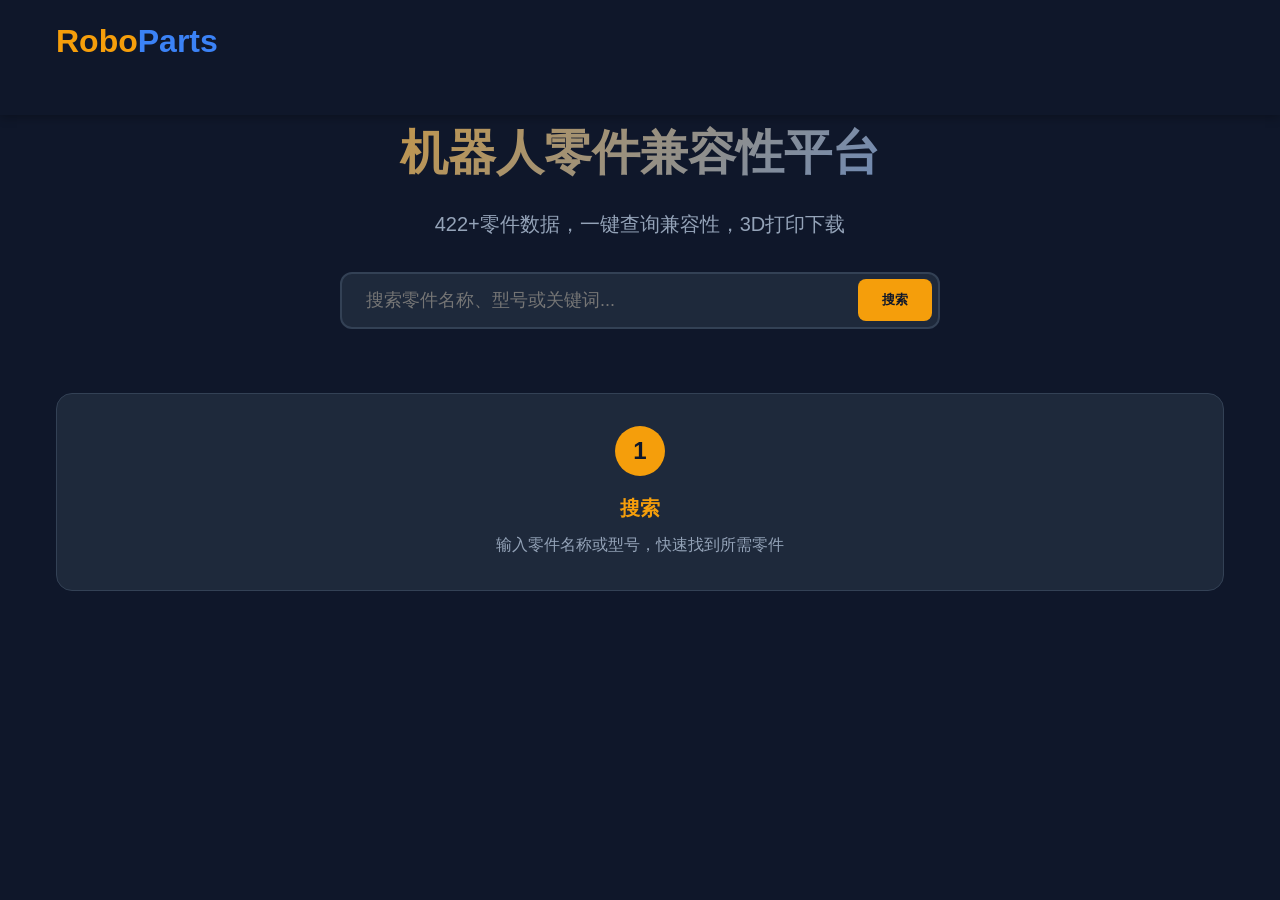
==== robot-parts/website/index.html @ 5a4fe4c6 "feat: roboparts redesigned landing (clear positioning + search)" ====
<!DOCTYPE html>
<html lang="zh-CN">
<head>
    <meta charset="UTF-8">
    <meta name="viewport" content="width=device-width, initial-scale=1.0">
    <title>RoboParts — 机器人零件兼容性平台</title>
    <style>
        * {
            margin: 0;
            padding: 0;
            box-sizing: border-box;
        }

        body {
            font-family: -apple-system, BlinkMacSystemFont, 'Segoe UI', Roboto, 'Helvetica Neue', Arial, sans-serif;
            background-color: #0f172a;
            color: #e2e8f0;
            line-height: 1.6;
        }

        /* Header */
        header {
            background-color: #0f172a;
            padding: 1rem 0;
            box-shadow: 0 2px 10px rgba(0,0,0,0.3);
        }

        .container {
            max-width: 1200px;
            margin: 0 auto;
            padding: 0 1rem;
        }

        .header-content {
            display: flex;
            justify-content: space-between;
            align-items: center;
            margin-bottom: 2rem;
        }

        .logo {
            font-size: 2rem;
            font-weight: bold;
            color: #f59e0b;
            text-decoration: none;
        }

        .logo span {
            color: #3b82f6;
        }

        /* Hero Section */
        .hero {
            text-align: center;
            margin-bottom: 4rem;
        }

        .hero h1 {
            font-size: 3rem;
            margin-bottom: 1rem;
            background: linear-gradient(135deg, #f59e0b 0%, #3b82f6 100%);
            -webkit-background-clip: text;
            -webkit-text-fill-color: transparent;
            background-clip: text;
        }

        .hero p {
            font-size: 1.25rem;
            color: #94a3b8;
            margin-bottom: 2rem;
        }

        /* Search Box */
        .search-container {
            position: relative;
            max-width: 600px;
            margin: 0 auto 3rem;
        }

        .search-box {
            width: 100%;
            padding: 1rem 3rem 1rem 1.5rem;
            font-size: 1.125rem;
            border: 2px solid #334155;
            border-radius: 12px;
            background-color: #1e293b;
            color: #e2e8f0;
            transition: all 0.3s ease;
        }

        .search-box:focus {
            outline: none;
            border-color: #3b82f6;
            box-shadow: 0 0 0 3px rgba(59, 130, 246, 0.1);
        }

        .search-btn {
            position: absolute;
            right: 0.5rem;
            top: 50%;
            transform: translateY(-50%);
            background-color: #f59e0b;
            color: #0f172a;
            border: none;
            padding: 0.75rem 1.5rem;
            border-radius: 8px;
            font-weight: 600;
            cursor: pointer;
            transition: all 0.3s ease;
        }

        .search-btn:hover {
            background-color: #d97706;
            transform: translateY(-50%) scale(1.05);
        }

        /* Steps Guide */
        .steps {
            display: grid;
            grid-template-columns: repeat(auto-fit, minmax(250px, 1fr));
            gap: 2rem;
            margin-bottom: 4rem;
        }

        .step {
            text-align: center;
            padding: 2rem;
            background-color: #1e293b;
            border-radius: 16px;
            transition: all 0.3s ease;
            border: 1px solid #334155;
        }

        .step:hover {
            transform: translateY(-5px);
            box-shadow: 0 10px 30px rgba(0,0,0,0.3);
            border-color: #3b82f6;
        }

        .step-number {
            display: inline-block;
            width: 50px;
            height: 50px;
            background-color: #f59e0b;
            color: #0f172a;
            border-radius: 50%;
            font-size: 1.5rem;
            font-weight: bold;
            line-height: 50px;
            margin-bottom: 1rem;
        }

        .step h3 {
            font-size: 1.25rem;
            margin-bottom: 0.5rem;
            color: #f59e0b;
        }

        .step p {
            color: #94a3b8;
        }

        /* Popular Parts */
        .section-title {
            font-size: 2rem;
            text-align: center;
            margin-bottom: 2rem;
            color: #e2e8f0;
        }

        .parts-grid {
            display: grid;
            grid-template-columns: repeat(auto-fill, minmax(280px, 1fr));
            gap: 1.5rem;
            margin-bottom: 4rem;
        }

        .part-card {
            background-color: #1e293b;
            border-radius: 12px;
            overflow: hidden;
            transition: all 0.3s ease;
            border: 1px solid #334155;
            cursor: pointer;
        }

        .part-card:hover {
            transform: translateY(-5px);
            box-shadow: 0 10px 30px rgba(0,0,0,0.3);
            border-color: #3b82f6;
        }

        .part-image {
            width: 100%;
            height: 200px;
            background: linear-gradient(135deg, #334155 0%, #1e293b 100%);
            display: flex;
            align-items: center;
            justify-content: center;
            font-size: 3rem;
            color: #64748b;
        }

        .part-info {
            padding: 1.5rem;
        }

        .part-name {
            font-size: 1.125rem;
            font-weight: 600;
            margin-bottom: 0.5rem;
            color: #f59e0b;
        }

        .part-category {
            color: #64748b;
            font-size: 0.875rem;
            margin-bottom: 0.75rem;
        }

        .part-stats {
            display: flex;
            justify-content: space-between;
            align-items: center;
        }

        .compatibility {
            display: flex;
            align-items: center;
            gap: 0.25rem;
            color: #10b981;
            font-size: 0.875rem;
        }

        .download-btn {
            background-color: #3b82f6;
            color: white;
            border: none;
            padding: 0.5rem 1rem;
            border-radius: 6px;
            font-size: 0.875rem;
            cursor: pointer;
            transition: all 0.3s ease;
        }

        .download-btn:hover {
            background-color: #2563eb;
            transform: scale(1.05);
        }

        /* Footer */
        footer {
            background-color: #1e293b;
            padding: 2rem 0;
            text-align: center;
            border-top: 1px solid #334155;
        }

        .footer-content {
            color: #94a3b8;
        }

        /* Responsive */
        @media (max-width: 768px) {
            .hero h1 {
                font-size: 2rem;
            }

            .hero p {
                font-size: 1rem;
            }

            .steps {
                grid-template-columns: 1fr;
            }

            .parts-grid {
                grid-template-columns: 1fr;
            }
        }
    </style>
</head>
<body>
    <header>
        <div class="container">
            <div class="header-content">
                <a href="#" class="logo">Robo<span>Parts</span></a>
            </div>
        </div>
    </header>

    <main>
        <section class="hero">
            <div class="container">
                <h1>机器人零件兼容性平台</h1>
                <p>422+零件数据，一键查询兼容性，3D打印下载</p>
                
                <div class="search-container">
                    <input type="text" class="search-box" placeholder="搜索零件名称、型号或关键词...">
                    <button class="search-btn">搜索</button>
                </div>
            </div>
        </section>

        <section class="container">
            <div class="steps">
                <div class="step">
                    <div class="step-number">1</div>
                    <h3>搜索</h3>
                    <p>输入零件名称或型号，快速找到所需零件
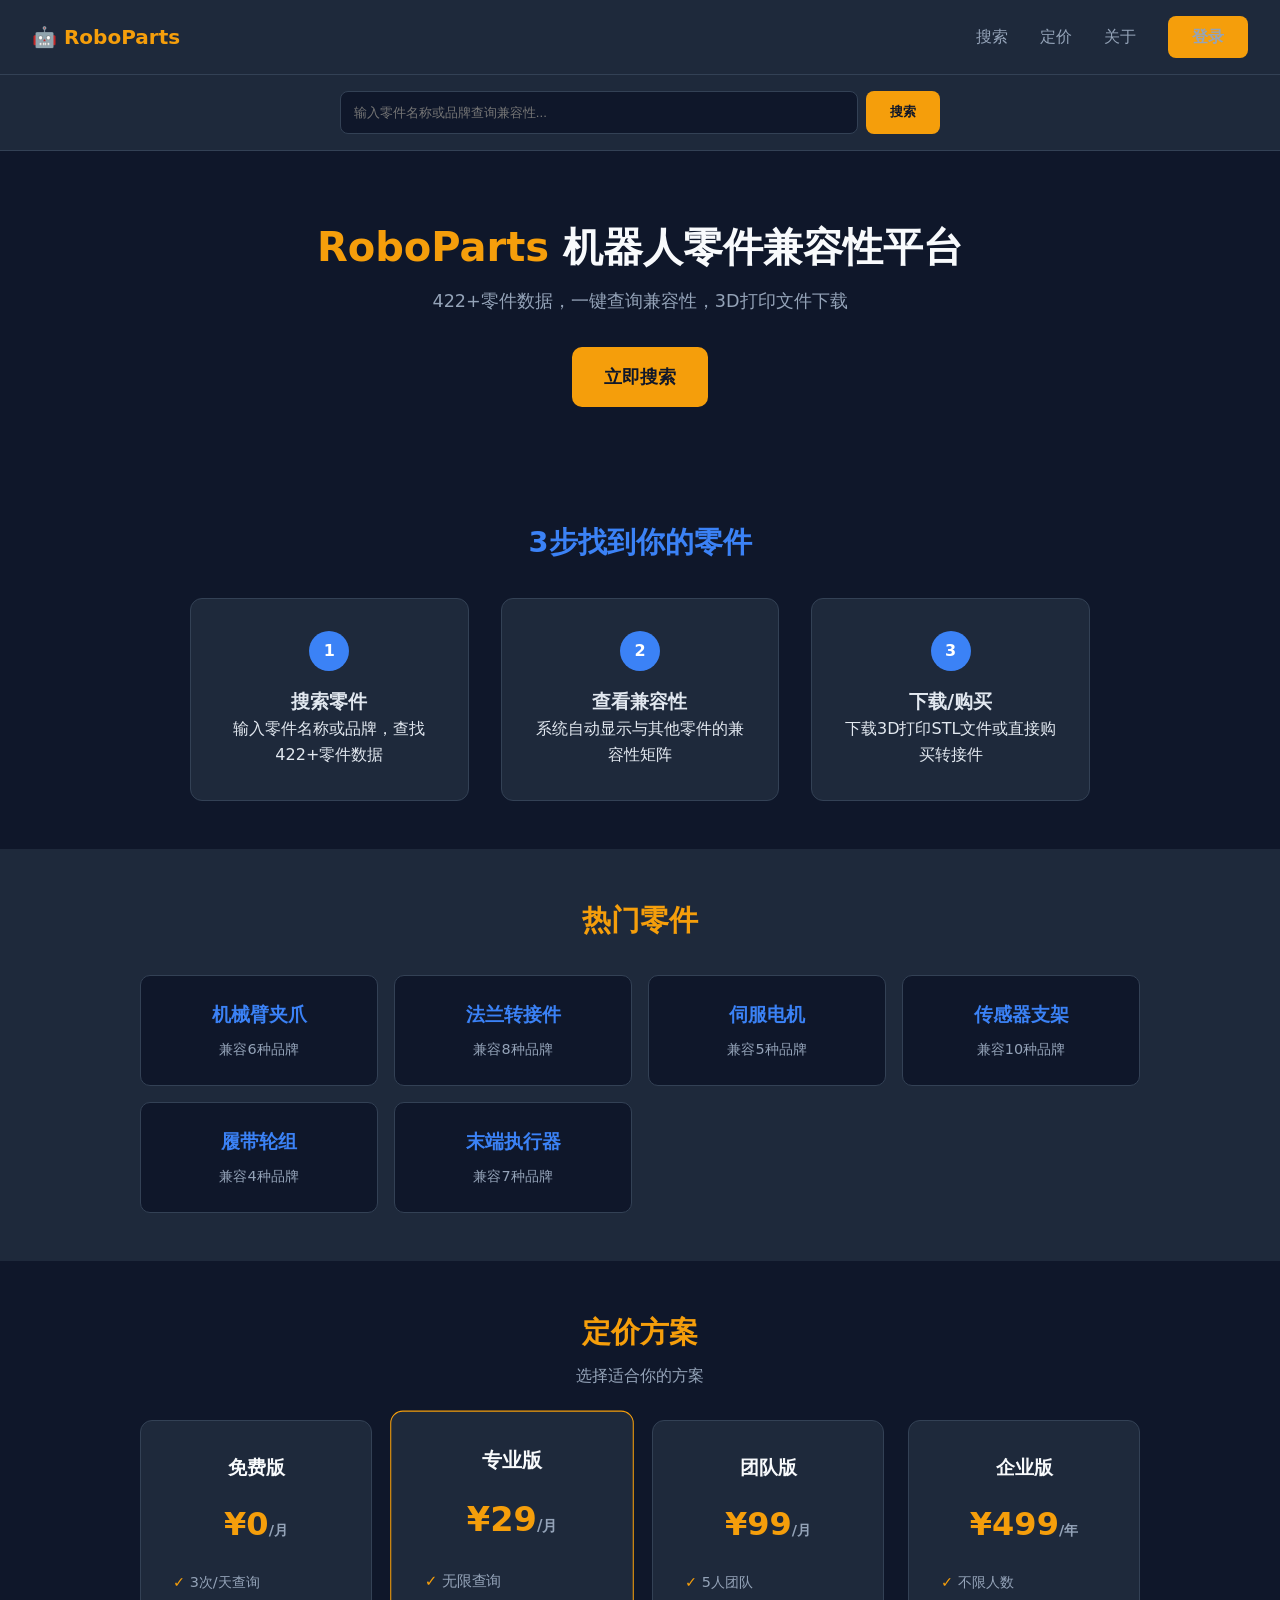
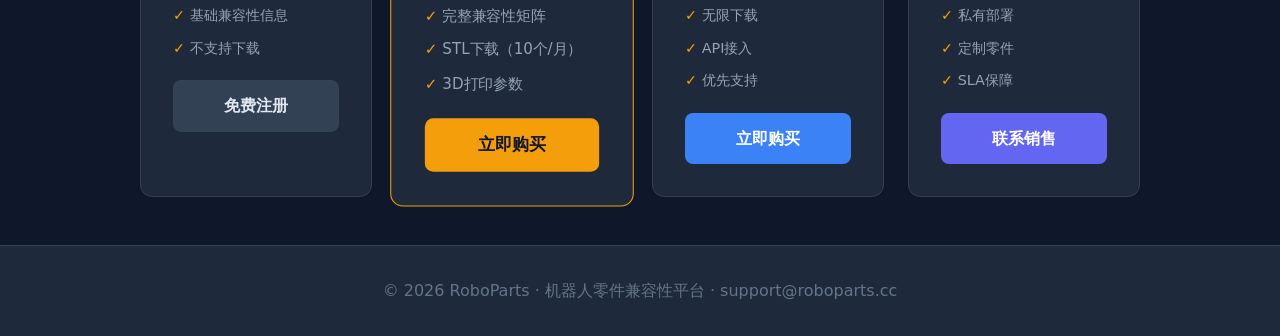
==== commit 31a43fce: "fix: roboparts full redesign with pricing+CTA+payment" ====
--- a/robot-parts/website/index.html
+++ b/robot-parts/website/index.html
@@ -1,310 +1,131 @@
 <!DOCTYPE html>
 <html lang="zh-CN">
 <head>
-    <meta charset="UTF-8">
-    <meta name="viewport" content="width=device-width, initial-scale=1.0">
-    <title>RoboParts — 机器人零件兼容性平台</title>
-    <style>
-        * {
-            margin: 0;
-            padding: 0;
-            box-sizing: border-box;
-        }
-
-        body {
-            font-family: -apple-system, BlinkMacSystemFont, 'Segoe UI', Roboto, 'Helvetica Neue', Arial, sans-serif;
-            background-color: #0f172a;
-            color: #e2e8f0;
-            line-height: 1.6;
-        }
-
-        /* Header */
-        header {
-            background-color: #0f172a;
-            padding: 1rem 0;
-            box-shadow: 0 2px 10px rgba(0,0,0,0.3);
-        }
-
-        .container {
-            max-width: 1200px;
-            margin: 0 auto;
-            padding: 0 1rem;
-        }
-
-        .header-content {
-            display: flex;
-            justify-content: space-between;
-            align-items: center;
-            margin-bottom: 2rem;
-        }
-
-        .logo {
-            font-size: 2rem;
-            font-weight: bold;
-            color: #f59e0b;
-            text-decoration: none;
-        }
-
-        .logo span {
-            color: #3b82f6;
-        }
-
-        /* Hero Section */
-        .hero {
-            text-align: center;
-            margin-bottom: 4rem;
-        }
-
-        .hero h1 {
-            font-size: 3rem;
-            margin-bottom: 1rem;
-            background: linear-gradient(135deg, #f59e0b 0%, #3b82f6 100%);
-            -webkit-background-clip: text;
-            -webkit-text-fill-color: transparent;
-            background-clip: text;
-        }
-
-        .hero p {
-            font-size: 1.25rem;
-            color: #94a3b8;
-            margin-bottom: 2rem;
-        }
-
-        /* Search Box */
-        .search-container {
-            position: relative;
-            max-width: 600px;
-            margin: 0 auto 3rem;
-        }
-
-        .search-box {
-            width: 100%;
-            padding: 1rem 3rem 1rem 1.5rem;
-            font-size: 1.125rem;
-            border: 2px solid #334155;
-            border-radius: 12px;
-            background-color: #1e293b;
-            color: #e2e8f0;
-            transition: all 0.3s ease;
-        }
-
-        .search-box:focus {
-            outline: none;
-            border-color: #3b82f6;
-            box-shadow: 0 0 0 3px rgba(59, 130, 246, 0.1);
-        }
-
-        .search-btn {
-            position: absolute;
-            right: 0.5rem;
-            top: 50%;
-            transform: translateY(-50%);
-            background-color: #f59e0b;
-            color: #0f172a;
-            border: none;
-            padding: 0.75rem 1.5rem;
-            border-radius: 8px;
-            font-weight: 600;
-            cursor: pointer;
-            transition: all 0.3s ease;
-        }
-
-        .search-btn:hover {
-            background-color: #d97706;
-            transform: translateY(-50%) scale(1.05);
-        }
-
-        /* Steps Guide */
-        .steps {
-            display: grid;
-            grid-template-columns: repeat(auto-fit, minmax(250px, 1fr));
-            gap: 2rem;
-            margin-bottom: 4rem;
-        }
-
-        .step {
-            text-align: center;
-            padding: 2rem;
-            background-color: #1e293b;
-            border-radius: 16px;
-            transition: all 0.3s ease;
-            border: 1px solid #334155;
-        }
-
-        .step:hover {
-            transform: translateY(-5px);
-            box-shadow: 0 10px 30px rgba(0,0,0,0.3);
-            border-color: #3b82f6;
-        }
-
-        .step-number {
-            display: inline-block;
-            width: 50px;
-            height: 50px;
-            background-color: #f59e0b;
-            color: #0f172a;
-            border-radius: 50%;
-            font-size: 1.5rem;
-            font-weight: bold;
-            line-height: 50px;
-            margin-bottom: 1rem;
-        }
-
-        .step h3 {
-            font-size: 1.25rem;
-            margin-bottom: 0.5rem;
-            color: #f59e0b;
-        }
-
-        .step p {
-            color: #94a3b8;
-        }
-
-        /* Popular Parts */
-        .section-title {
-            font-size: 2rem;
-            text-align: center;
-            margin-bottom: 2rem;
-            color: #e2e8f0;
-        }
-
-        .parts-grid {
-            display: grid;
-            grid-template-columns: repeat(auto-fill, minmax(280px, 1fr));
-            gap: 1.5rem;
-            margin-bottom: 4rem;
-        }
-
-        .part-card {
-            background-color: #1e293b;
-            border-radius: 12px;
-            overflow: hidden;
-            transition: all 0.3s ease;
-            border: 1px solid #334155;
-            cursor: pointer;
-        }
-
-        .part-card:hover {
-            transform: translateY(-5px);
-            box-shadow: 0 10px 30px rgba(0,0,0,0.3);
-            border-color: #3b82f6;
-        }
-
-        .part-image {
-            width: 100%;
-            height: 200px;
-            background: linear-gradient(135deg, #334155 0%, #1e293b 100%);
-            display: flex;
-            align-items: center;
-            justify-content: center;
-            font-size: 3rem;
-            color: #64748b;
-        }
-
-        .part-info {
-            padding: 1.5rem;
-        }
-
-        .part-name {
-            font-size: 1.125rem;
-            font-weight: 600;
-            margin-bottom: 0.5rem;
-            color: #f59e0b;
-        }
-
-        .part-category {
-            color: #64748b;
-            font-size: 0.875rem;
-            margin-bottom: 0.75rem;
-        }
-
-        .part-stats {
-            display: flex;
-            justify-content: space-between;
-            align-items: center;
-        }
-
-        .compatibility {
-            display: flex;
-            align-items: center;
-            gap: 0.25rem;
-            color: #10b981;
-            font-size: 0.875rem;
-        }
-
-        .download-btn {
-            background-color: #3b82f6;
-            color: white;
-            border: none;
-            padding: 0.5rem 1rem;
-            border-radius: 6px;
-            font-size: 0.875rem;
-            cursor: pointer;
-            transition: all 0.3s ease;
-        }
-
-        .download-btn:hover {
-            background-color: #2563eb;
-            transform: scale(1.05);
-        }
-
-        /* Footer */
-        footer {
-            background-color: #1e293b;
-            padding: 2rem 0;
-            text-align: center;
-            border-top: 1px solid #334155;
-        }
-
-        .footer-content {
-            color: #94a3b8;
-        }
-
-        /* Responsive */
-        @media (max-width: 768px) {
-            .hero h1 {
-                font-size: 2rem;
-            }
-
-            .hero p {
-                font-size: 1rem;
-            }
-
-            .steps {
-                grid-template-columns: 1fr;
-            }
-
-            .parts-grid {
-                grid-template-columns: 1fr;
-            }
-        }
-    </style>
+<meta charset="UTF-8">
+<meta name="viewport" content="width=device-width,initial-scale=1.0">
+<title>RoboParts — 机器人零件兼容性平台</title>
+<style>
+*{margin:0;padding:0;box-sizing:border-box}
+body{background:#0f172a;color:#e2e8f0;font-family:system-ui,sans-serif;line-height:1.6}
+.nav{display:flex;justify-content:space-between;align-items:center;padding:1rem 2rem;background:#1e293b;border-bottom:1px solid #334155;position:sticky;top:0;z-index:100}
+.nav-logo{font-size:1.25rem;font-weight:700;color:#f59e0b}
+.nav-links{display:flex;gap:2rem;align-items:center}
+.nav-links a{color:#94a3b8;text-decoration:none}
+.nav-links a:hover{color:#f59e0b}
+.nav-login{background:#f59e0b;color:#0f172a;padding:.5rem 1.5rem;border-radius:8px;font-weight:600}
+.search-bar{padding:1rem 2rem;background:#1e293b;border-bottom:1px solid #334155}
+.search-box{max-width:600px;margin:0 auto;display:flex;gap:.5rem}
+.search-box input{flex:1;padding:.8rem;background:#0f172a;border:1px solid #334155;border-radius:8px;color:#e2e8f0}
+.search-box button{padding:.8rem 1.5rem;background:#f59e0b;color:#0f172a;border:none;border-radius:8px;font-weight:600;cursor:pointer}
+.hero{text-align:center;padding:4rem 2rem}
+.hero h1{font-size:2.5rem;color:#f8fafc;margin-bottom:.5rem}
+.hero h1 span{color:#f59e0b}
+.hero p{font-size:1.1rem;color:#94a3b8;margin-bottom:2rem}
+.hero-cta{display:inline-block;background:#f59e0b;color:#0f172a;padding:1rem 2rem;border-radius:10px;font-size:1.1rem;font-weight:700;text-decoration:none}
+.steps{padding:3rem 2rem;text-align:center}
+.steps h2{font-size:1.8rem;color:#3b82f6;margin-bottom:2rem}
+.steps-grid{display:grid;grid-template-columns:repeat(3,1fr);gap:2rem;max-width:900px;margin:0 auto}
+.step{background:#1e293b;padding:2rem;border-radius:12px;border:1px solid #334155}
+.step-num{width:40px;height:40px;background:#3b82f6;color:#fff;border-radius:50%;display:flex;align-items:center;justify-content:center;font-weight:700;margin:0 auto 1rem}
+.popular{padding:3rem 2rem;background:#1e293b}
+.popular h2{text-align:center;font-size:1.8rem;color:#f59e0b;margin-bottom:2rem}
+.parts-grid{display:grid;grid-template-columns:repeat(auto-fit,minmax(200px,1fr));gap:1rem;max-width:1000px;margin:0 auto}
+.part{background:#0f172a;padding:1.5rem;border-radius:10px;border:1px solid #334155;text-align:center}
+.part h3{color:#3b82f6;margin-bottom:.5rem}
+.part p{color:#94a3b8;font-size:.9rem}
+.pricing{padding:3rem 2rem;text-align:center}
+.pricing h2{font-size:1.8rem;color:#f59e0b;margin-bottom:.5rem}
+.pricing p{color:#94a3b8;margin-bottom:2rem}
+.pricing-grid{display:grid;grid-template-columns:repeat(auto-fit,minmax(220px,1fr));gap:1.5rem;max-width:1000px;margin:0 auto}
+.plan{background:#1e293b;padding:2rem;border-radius:12px;border:1px solid #334155}
+.plan.featured{border-color:#f59e0b;transform:scale(1.05)}
+.plan h3{color:#f8fafc;margin-bottom:.5rem}
+.plan .price{font-size:2rem;color:#f59e0b;font-weight:700;margin:1rem 0}
+.plan .price small{font-size:.9rem;color:#94a3b8}
+.plan ul{list-style:none;margin:1rem 0;text-align:left}
+.plan li{padding:.3rem 0;color:#94a3b8;font-size:.9rem}
+.plan li::before{content:"✓ ";color:#f59e0b}
+.plan-btn{display:block;padding:.8rem;border-radius:8px;text-decoration:none;font-weight:600;margin-top:1rem;text-align:center}
+.plan-free{background:#334155;color:#e2e8f0}
+.plan-pro{background:#f59e0b;color:#0f172a}
+.plan-team{background:#3b82f6;color:#fff}
+.plan-enterprise{background:#6366f1;color:#fff}
+.footer{text-align:center;padding:2rem;background:#1e293b;border-top:1px solid #334155;color:#64748b}
+@media(max-width:768px){.steps-grid{grid-template-columns:1fr}}
+</style>
 </head>
 <body>
-    <header>
-        <div class="container">
-            <div class="header-content">
-                <a href="#" class="logo">Robo<span>Parts</span></a>
-            </div>
-        </div>
-    </header>
-
-    <main>
-        <section class="hero">
-            <div class="container">
-                <h1>机器人零件兼容性平台</h1>
-                <p>422+零件数据，一键查询兼容性，3D打印下载</p>
-                
-                <div class="search-container">
-                    <input type="text" class="search-box" placeholder="搜索零件名称、型号或关键词...">
-                    <button class="search-btn">搜索</button>
-                </div>
-            </div>
-        </section>
-
-        <section class="container">
-            <div class="steps">
-                <div class="step">
-                    <div class="step-number">1</div>
-                    <h3>搜索</h3>
-                    <p>输入零件名称或型号，快速找到所需零件+<nav class="nav">
+<div class="nav-logo">🤖 RoboParts</div>
+<div class="nav-links">
+<a href="#search">搜索</a>
+<a href="#pricing">定价</a>
+<a href="#about">关于</a>
+<a href="/login" class="nav-login">登录</a>
+</div>
+</nav>
+<div class="search-bar" id="search">
+<div class="search-box">
+<input type="text" placeholder="输入零件名称或品牌查询兼容性...">
+<button>搜索</button>
+</div>
+</div>
+<section class="hero">
+<h1><span>RoboParts</span> 机器人零件兼容性平台</h1>
+<p>422+零件数据，一键查询兼容性，3D打印文件下载</p>
+<a href="#search" class="hero-cta">立即搜索</a>
+</section>
+<section class="steps">
+<h2>3步找到你的零件</h2>
+<div class="steps-grid">
+<div class="step"><div class="step-num">1</div><h3>搜索零件</h3><p>输入零件名称或品牌，查找422+零件数据</p></div>
+<div class="step"><div class="step-num">2</div><h3>查看兼容性</h3><p>系统自动显示与其他零件的兼容性矩阵</p></div>
+<div class="step"><div class="step-num">3</div><h3>下载/购买</h3><p>下载3D打印STL文件或直接购买转接件</p></div>
+</div>
+</section>
+<section class="popular">
+<h2>热门零件</h2>
+<div class="parts-grid">
+<div class="part"><h3>机械臂夹爪</h3><p>兼容6种品牌</p></div>
+<div class="part"><h3>法兰转接件</h3><p>兼容8种品牌</p></div>
+<div class="part"><h3>伺服电机</h3><p>兼容5种品牌</p></div>
+<div class="part"><h3>传感器支架</h3><p>兼容10种品牌</p></div>
+<div class="part"><h3>履带轮组</h3><p>兼容4种品牌</p></div>
+<div class="part"><h3>末端执行器</h3><p>兼容7种品牌</p></div>
+</div>
+</section>
+<section class="pricing" id="pricing">
+<h2>定价方案</h2>
+<p>选择适合你的方案</p>
+<div class="pricing-grid">
+<div class="plan">
+<h3>免费版</h3>
+<div class="price">¥0<small>/月</small></div>
+<ul><li>3次/天查询</li><li>基础兼容性信息</li><li>不支持下载</li></ul>
+<a href="/register" class="plan-btn plan-free">免费注册</a>
+</div>
+<div class="plan featured">
+<h3>专业版</h3>
+<div class="price">¥29<small>/月</small></div>
+<ul><li>无限查询</li><li>完整兼容性矩阵</li><li>STL下载（10个/月）</li><li>3D打印参数</li></ul>
+<a href="https://www.creem.io/product/prod_22YhSbYonX9hiC0OppnXTn" class="plan-btn plan-pro">立即购买</a>
+</div>
+<div class="plan">
+<h3>团队版</h3>
+<div class="price">¥99<small>/月</small></div>
+<ul><li>5人团队</li><li>无限下载</li><li>API接入</li><li>优先支持</li></ul>
+<a href="https://www.creem.io/product/prod_4EpFVQGKm5vWXChbRiFdbE" class="plan-btn plan-team">立即购买</a>
+</div>
+<div class="plan">
+<h3>企业版</h3>
+<div class="price">¥499<small>/年</small></div>
+<ul><li>不限人数</li><li>私有部署</li><li>定制零件</li><li>SLA保障</li></ul>
+<a href="https://www.creem.io/product/prod_5IooNCEQoCyqp758oeVPGT" class="plan-btn plan-enterprise">联系销售</a>
+</div>
+</div>
+</section>
+<footer class="footer">
+<p>© 2026 RoboParts · 机器人零件兼容性平台 · support@roboparts.cc</p>
+</footer>
+</body>
+</html>
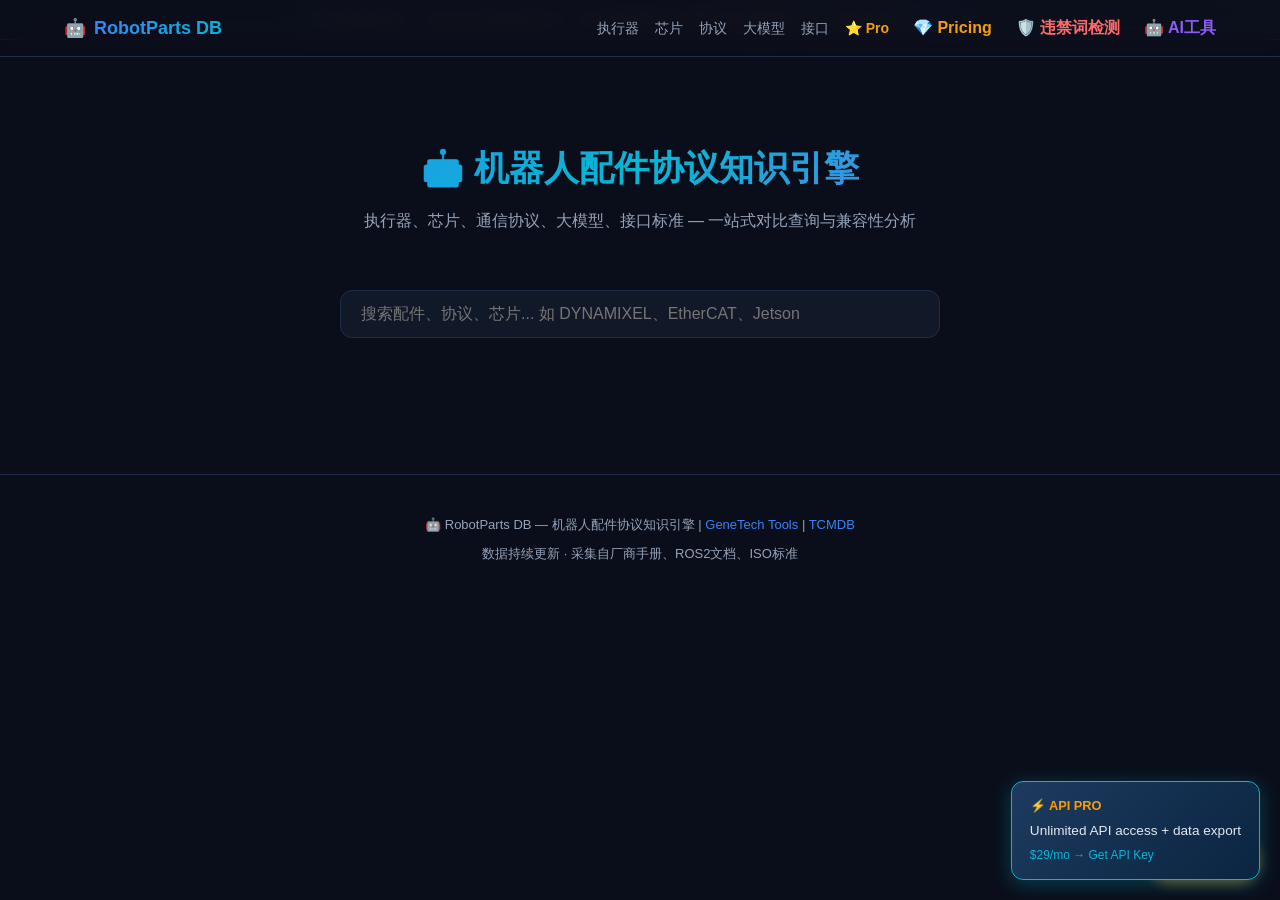
==== commit a654d795: "fix: restore rich layout, add clear platform description banner" ====
--- a/robot-parts/website/index.html
+++ b/robot-parts/website/index.html
@@ -2,130 +2,359 @@
 <html lang="zh-CN">
 <head>
 <meta charset="UTF-8">
-<meta name="viewport" content="width=device-width,initial-scale=1.0">
-<title>RoboParts — 机器人零件兼容性平台</title>
+<meta name="viewport" content="width=device-width, initial-scale=1.0">
+<title>RoboParts — 机器人零件兼容性平台 | 配件+协议+芯片+大模型一站式查询</title>
+<meta name="description" content="422+机器人配件数据，执行器/舵机/芯片/协议/大模型兼容性查询，3D打印文件下载。买零件前先查兼容性，不买错不用退。">
+<meta name="keywords" content="机器人配件,舵机,执行器,机器人芯片,EtherCAT,CANopen,ROS2,机器人大模型,接口标准">
+<meta property="og:title" content="RoboParts — 机器人零件兼容性平台 | 配件+协议+芯片+大模型一站式查询">
+<meta property="og:description" content="10+执行器、7+芯片、8+协议、7+大模型、5+接口标准。配件兼容性一站式查询。">
+<meta property="og:type" content="website">
+<link rel="icon" href="data:image/svg+xml,<svg xmlns='http://www.w3.org/2000/svg' viewBox='0 0 100 100'><text y='.9em' font-size='90'>🤖</text></svg>">
 <style>
+:root{--bg:#0a0e1a;--bg2:#111827;--bg3:#1a2236;--border:#1e2d4a;--text:#e2e8f0;--text2:#94a3b8;--accent:#3b82f6;--accent2:#f59e0b;--green:#10b981;--red:#ef4444;--cyan:#06b6d4;--purple:#8b5cf6}
 *{margin:0;padding:0;box-sizing:border-box}
-body{background:#0f172a;color:#e2e8f0;font-family:system-ui,sans-serif;line-height:1.6}
-.nav{display:flex;justify-content:space-between;align-items:center;padding:1rem 2rem;background:#1e293b;border-bottom:1px solid #334155;position:sticky;top:0;z-index:100}
-.nav-logo{font-size:1.25rem;font-weight:700;color:#f59e0b}
-.nav-links{display:flex;gap:2rem;align-items:center}
-.nav-links a{color:#94a3b8;text-decoration:none}
-.nav-links a:hover{color:#f59e0b}
-.nav-login{background:#f59e0b;color:#0f172a;padding:.5rem 1.5rem;border-radius:8px;font-weight:600}
-.search-bar{padding:1rem 2rem;background:#1e293b;border-bottom:1px solid #334155}
-.search-box{max-width:600px;margin:0 auto;display:flex;gap:.5rem}
-.search-box input{flex:1;padding:.8rem;background:#0f172a;border:1px solid #334155;border-radius:8px;color:#e2e8f0}
-.search-box button{padding:.8rem 1.5rem;background:#f59e0b;color:#0f172a;border:none;border-radius:8px;font-weight:600;cursor:pointer}
-.hero{text-align:center;padding:4rem 2rem}
-.hero h1{font-size:2.5rem;color:#f8fafc;margin-bottom:.5rem}
-.hero h1 span{color:#f59e0b}
-.hero p{font-size:1.1rem;color:#94a3b8;margin-bottom:2rem}
-.hero-cta{display:inline-block;background:#f59e0b;color:#0f172a;padding:1rem 2rem;border-radius:10px;font-size:1.1rem;font-weight:700;text-decoration:none}
-.steps{padding:3rem 2rem;text-align:center}
-.steps h2{font-size:1.8rem;color:#3b82f6;margin-bottom:2rem}
-.steps-grid{display:grid;grid-template-columns:repeat(3,1fr);gap:2rem;max-width:900px;margin:0 auto}
-.step{background:#1e293b;padding:2rem;border-radius:12px;border:1px solid #334155}
-.step-num{width:40px;height:40px;background:#3b82f6;color:#fff;border-radius:50%;display:flex;align-items:center;justify-content:center;font-weight:700;margin:0 auto 1rem}
-.popular{padding:3rem 2rem;background:#1e293b}
-.popular h2{text-align:center;font-size:1.8rem;color:#f59e0b;margin-bottom:2rem}
-.parts-grid{display:grid;grid-template-columns:repeat(auto-fit,minmax(200px,1fr));gap:1rem;max-width:1000px;margin:0 auto}
-.part{background:#0f172a;padding:1.5rem;border-radius:10px;border:1px solid #334155;text-align:center}
-.part h3{color:#3b82f6;margin-bottom:.5rem}
-.part p{color:#94a3b8;font-size:.9rem}
-.pricing{padding:3rem 2rem;text-align:center}
-.pricing h2{font-size:1.8rem;color:#f59e0b;margin-bottom:.5rem}
-.pricing p{color:#94a3b8;margin-bottom:2rem}
-.pricing-grid{display:grid;grid-template-columns:repeat(auto-fit,minmax(220px,1fr));gap:1.5rem;max-width:1000px;margin:0 auto}
-.plan{background:#1e293b;padding:2rem;border-radius:12px;border:1px solid #334155}
-.plan.featured{border-color:#f59e0b;transform:scale(1.05)}
-.plan h3{color:#f8fafc;margin-bottom:.5rem}
-.plan .price{font-size:2rem;color:#f59e0b;font-weight:700;margin:1rem 0}
-.plan .price small{font-size:.9rem;color:#94a3b8}
-.plan ul{list-style:none;margin:1rem 0;text-align:left}
-.plan li{padding:.3rem 0;color:#94a3b8;font-size:.9rem}
-.plan li::before{content:"✓ ";color:#f59e0b}
-.plan-btn{display:block;padding:.8rem;border-radius:8px;text-decoration:none;font-weight:600;margin-top:1rem;text-align:center}
-.plan-free{background:#334155;color:#e2e8f0}
-.plan-pro{background:#f59e0b;color:#0f172a}
-.plan-team{background:#3b82f6;color:#fff}
-.plan-enterprise{background:#6366f1;color:#fff}
-.footer{text-align:center;padding:2rem;background:#1e293b;border-top:1px solid #334155;color:#64748b}
-@media(max-width:768px){.steps-grid{grid-template-columns:1fr}}
+body{font-family:-apple-system,BlinkMacSystemFont,'Segoe UI',sans-serif;background:var(--bg);color:var(--text);line-height:1.6}
+a{color:var(--accent);text-decoration:none}
+.nav{position:fixed;top:0;left:0;right:0;z-index:100;background:rgba(10,14,26,0.9);backdrop-filter:blur(12px);border-bottom:1px solid var(--border)}
+.nav-inner{max-width:1200px;margin:0 auto;padding:0 24px;display:flex;align-items:center;height:56px;gap:24px}
+.nav-logo{font-size:18px;font-weight:700;display:flex;align-items:center;gap:8px;color:#fff}
+.nav-logo span{background:linear-gradient(135deg,var(--accent),var(--cyan));-webkit-background-clip:text;-webkit-text-fill-color:transparent}
+.nav-links{display:flex;gap:16px;margin-left:auto}
+.nav-links a{color:var(--text2);font-size:14px;transition:color .2s}
+.nav-links a:hover{color:var(--accent)}
+.hero{padding:100px 24px 40px;text-align:center}
+.hero h1{font-size:2.2em;margin-bottom:12px;background:linear-gradient(135deg,var(--accent),var(--cyan),var(--purple));-webkit-background-clip:text;-webkit-text-fill-color:transparent}
+.hero p{color:var(--text2);max-width:600px;margin:0 auto 24px}
+.stats{display:flex;justify-content:center;gap:24px;flex-wrap:wrap;margin-bottom:32px}
+.stat{text-align:center;padding:12px 20px;background:var(--bg2);border-radius:12px;border:1px solid var(--border);min-width:100px}
+.stat-num{font-size:1.8em;font-weight:800;background:linear-gradient(135deg,var(--accent),var(--cyan));-webkit-background-clip:text;-webkit-text-fill-color:transparent}
+.stat-label{font-size:12px;color:var(--text2)}
+.search-box{max-width:600px;margin:0 auto 24px;position:relative}
+.search-box input{width:100%;padding:14px 20px;background:var(--bg2);border:1px solid var(--border);border-radius:12px;color:var(--text);font-size:16px;outline:none}
+.search-box input:focus{border-color:var(--accent)}
+.tabs{display:flex;justify-content:center;gap:8px;flex-wrap:wrap;margin-bottom:32px}
+.tab{padding:8px 20px;border-radius:8px;background:var(--bg2);border:1px solid var(--border);color:var(--text2);cursor:pointer;font-size:14px;transition:all .2s}
+.tab:hover,.tab.active{background:var(--accent);color:#fff;border-color:var(--accent)}
+.section{max-width:1200px;margin:0 auto;padding:0 24px 40px}
+.grid{display:grid;grid-template-columns:repeat(auto-fill,minmax(340px,1fr));gap:16px}
+.card{background:var(--bg2);border:1px solid var(--border);border-radius:12px;padding:20px;cursor:pointer;transition:all .2s}
+.card:hover{border-color:var(--accent);transform:translateY(-2px)}
+.card-title{font-size:16px;font-weight:700;margin-bottom:8px}
+.card-meta{display:flex;flex-wrap:wrap;gap:6px;margin-bottom:8px}
+.tag{padding:2px 8px;border-radius:4px;font-size:11px;font-weight:600}
+.tag-actuator{background:rgba(59,130,246,0.15);color:var(--accent)}
+.tag-chip{background:rgba(139,92,246,0.15);color:var(--purple)}
+.tag-protocol{background:rgba(6,182,212,0.15);color:var(--cyan)}
+.tag-llm{background:rgba(245,158,11,0.15);color:var(--accent2)}
+.tag-interface{background:rgba(16,185,129,0.15);color:var(--green)}
+.tag-pro{background:rgba(245,158,11,0.15);color:var(--accent2)}
+.card-specs{display:grid;grid-template-columns:1fr 1fr;gap:4px;font-size:12px;color:var(--text2);margin-top:8px}
+.card-specs span{color:var(--text);font-weight:500}
+.compatibility-badge{display:inline-flex;align-items:center;gap:4px;padding:2px 8px;border-radius:4px;font-size:11px;background:rgba(16,185,129,0.15);color:var(--green)}
+.modal{display:none;position:fixed;inset:0;z-index:200;background:rgba(0,0,0,0.7);align-items:center;justify-content:center;padding:20px}
+.modal.active{display:flex}
+.modal-body{background:var(--bg2);border:1px solid var(--border);border-radius:16px;max-width:700px;width:100%;max-height:80vh;overflow-y:auto;padding:28px}
+.modal-close{float:right;background:none;border:none;color:var(--text2);font-size:24px;cursor:pointer}
+.modal-section{margin-top:16px}
+.modal-section h4{font-size:13px;color:var(--text2);margin-bottom:6px;text-transform:uppercase;letter-spacing:0.5px}
+.spec-grid{display:grid;grid-template-columns:1fr 1fr;gap:8px}
+.spec-item{background:var(--bg3);padding:8px 12px;border-radius:6px}
+.spec-item .label{font-size:11px;color:var(--text2)}
+.spec-item .value{font-size:14px;font-weight:600}
+.pro-cta{padding:12px 24px;background:linear-gradient(135deg,var(--accent2),var(--accent));color:#000;border:none;border-radius:8px;font-weight:700;font-size:16px;cursor:pointer}
+.footer{text-align:center;padding:40px 24px;color:var(--text2);font-size:13px;border-top:1px solid var(--border)}
+@media(max-width:768px){.grid{grid-template-columns:1fr}.stats{gap:12px}.hero h1{font-size:1.6em}}
+
+/* Anti-scraping CSS */
+.detail-val, .entity-desc {
+  -webkit-user-select: none;
+  -moz-user-select: none;
+  -ms-user-select: none;
+  user-select: none;
+}
+.detail-val::after {
+  content: "";
+  position: absolute;
+  width: 100%;
+  height: 100%;
+  top: 0;
+  left: 0;
+}
+/* Honeypot - invisible to humans */
+.honey-link {
+  display: none !important;
+  position: absolute;
+  left: -9999px;
+  top: -9999px;
+  opacity: 0;
+  pointer-events: none;
+  width: 0;
+  height: 0;
+  overflow: hidden;
+}
+
 </style>
 </head>
 <body>
-<nav class="nav">
-<div class="nav-logo">🤖 RoboParts</div>
-<div class="nav-links">
-<a href="#search">搜索</a>
-<a href="#pricing">定价</a>
-<a href="#about">关于</a>
-<a href="/login" class="nav-login">登录</a>
-</div>
-</nav>
-<div class="search-bar" id="search">
-<div class="search-box">
-<input type="text" placeholder="输入零件名称或品牌查询兼容性...">
-<button>搜索</button>
-</div>
-</div>
-<section class="hero">
-<h1><span>RoboParts</span> 机器人零件兼容性平台</h1>
-<p>422+零件数据，一键查询兼容性，3D打印文件下载</p>
-<a href="#search" class="hero-cta">立即搜索</a>
-</section>
-<section class="steps">
-<h2>3步找到你的零件</h2>
-<div class="steps-grid">
-<div class="step"><div class="step-num">1</div><h3>搜索零件</h3><p>输入零件名称或品牌，查找422+零件数据</p></div>
-<div class="step"><div class="step-num">2</div><h3>查看兼容性</h3><p>系统自动显示与其他零件的兼容性矩阵</p></div>
-<div class="step"><div class="step-num">3</div><h3>下载/购买</h3><p>下载3D打印STL文件或直接购买转接件</p></div>
-</div>
-</section>
-<section class="popular">
-<h2>热门零件</h2>
-<div class="parts-grid">
-<div class="part"><h3>机械臂夹爪</h3><p>兼容6种品牌</p></div>
-<div class="part"><h3>法兰转接件</h3><p>兼容8种品牌</p></div>
-<div class="part"><h3>伺服电机</h3><p>兼容5种品牌</p></div>
-<div class="part"><h3>传感器支架</h3><p>兼容10种品牌</p></div>
-<div class="part"><h3>履带轮组</h3><p>兼容4种品牌</p></div>
-<div class="part"><h3>末端执行器</h3><p>兼容7种品牌</p></div>
-</div>
-</section>
-<section class="pricing" id="pricing">
-<h2>定价方案</h2>
-<p>选择适合你的方案</p>
-<div class="pricing-grid">
-<div class="plan">
-<h3>免费版</h3>
-<div class="price">¥0<small>/月</small></div>
-<ul><li>3次/天查询</li><li>基础兼容性信息</li><li>不支持下载</li></ul>
-<a href="/register" class="plan-btn plan-free">免费注册</a>
-</div>
-<div class="plan featured">
-<h3>专业版</h3>
-<div class="price">¥29<small>/月</small></div>
-<ul><li>无限查询</li><li>完整兼容性矩阵</li><li>STL下载（10个/月）</li><li>3D打印参数</li></ul>
-<a href="https://www.creem.io/product/prod_22YhSbYonX9hiC0OppnXTn" class="plan-btn plan-pro">立即购买</a>
-</div>
-<div class="plan">
-<h3>团队版</h3>
-<div class="price">¥99<small>/月</small></div>
-<ul><li>5人团队</li><li>无限下载</li><li>API接入</li><li>优先支持</li></ul>
-<a href="https://www.creem.io/product/prod_4EpFVQGKm5vWXChbRiFdbE" class="plan-btn plan-team">立即购买</a>
-</div>
-<div class="plan">
-<h3>企业版</h3>
-<div class="price">¥499<small>/年</small></div>
-<ul><li>不限人数</li><li>私有部署</li><li>定制零件</li><li>SLA保障</li></ul>
-<a href="https://www.creem.io/product/prod_5IooNCEQoCyqp758oeVPGT" class="plan-btn plan-enterprise">联系销售</a>
-</div>
-</div>
-</section>
-<footer class="footer">
-<p>© 2026 RoboParts · 机器人零件兼容性平台 · support@roboparts.cc</p>
-</footer>
+<div style="background:linear-gradient(135deg,#0f172a,#1e293b);color:#f59e0b;text-align:center;padding:0.5rem;font-size:0.9rem;border-bottom:1px solid #f59e0b;">
+🔧 <strong>RoboParts</strong> — 机器人零件兼容性平台 · 422+配件数据 · 买零件前先查兼容性，不买错不用退 · <a href="#pricing" style="color:#3b82f6;">查看定价</a>
+</div>
+<nav class="nav"><div class="nav-inner">
+  <div class="nav-logo">🤖 <span>RobotParts DB</span></div>
+  <div class="nav-links">
+    <a href="#" onclick="switchTab('actuators')">执行器</a>
+    <a href="#" onclick="switchTab('chips')">芯片</a>
+    <a href="#" onclick="switchTab('protocols')">协议</a>
+    <a href="#" onclick="switchTab('llms')">大模型</a>
+    <a href="#" onclick="switchTab('interfaces')">接口</a>
+    <a href="#" onclick="showPro()" style="color:var(--accent2);font-weight:600">⭐ Pro</a>
+  </div>
+  <a href="https://genetech.tools/credits.html" target="_blank" style="color:#f59e0b;font-weight:600">💎 Pricing</a>
+
+    <a href="https://genetech.tools/banned-words" style="color:#ff6b6b;font-weight:600" target="_blank">🛡️ 违禁词检测</a>
+      <a href="http://150.158.119.19:8420" style="color:#8b5cf6;font-weight:600" target="_blank">🤖 AI工具</a>
+    </div></nav>
+
+<div class="hero">
+  <h1>🤖 机器人配件协议知识引擎</h1>
+  <p>执行器、芯片、通信协议、大模型、接口标准 — 一站式对比查询与兼容性分析</p>
+  <div class="stats" id="statsContainer"></div>
+  <div class="search-box">
+    <input type="text" id="searchInput" placeholder="搜索配件、协议、芯片... 如 DYNAMIXEL、EtherCAT、Jetson" oninput="handleSearch(this.value)">
+  </div>
+  <div class="tabs" id="tabContainer"></div>
+</div>
+
+<div class="section"><div class="grid" id="cardGrid"></div></div>
+
+<div class="modal" id="modal" onclick="if(event.target===this)closeModal()">
+  <div class="modal-body"><button class="modal-close" onclick="closeModal()">&times;</button><div id="modalContent"></div></div>
+</div>
+
+<div class="footer">
+  <p>🤖 RobotParts DB — 机器人配件协议知识引擎 | <a href="https://genetech.tools">GeneTech Tools</a> | <a href="https://tcm.genetech.tools">TCMDB</a></p>
+  <p style="margin-top:8px">数据持续更新 · 采集自厂商手册、ROS2文档、ISO标准</p>
+</div>
+
+<script src="data.js"></script>
+<script>
+// Stats
+document.getElementById('statsContainer').innerHTML = [
+  {n:DB.stats.actuators,l:'执行器',e:'⚡'},
+  {n:DB.stats.chips,l:'芯片',e:'🔲'},
+  {n:DB.stats.protocols,l:'协议',e:'📡'},
+  {n:DB.stats.llms,l:'大模型',e:'🧠'},
+  {n:DB.stats.interfaces,l:'接口',e:'🔌'},
+  {n:DB.stats.relations,l:'关系',e:'🔗'}
+].map(s=>`<div class="stat"><div class="stat-num">${s.e} ${s.n}</div><div class="stat-label">${s.l}</div></div>`).join('');
+
+// Tabs
+const TABS = ['actuators','chips','protocols','llms','interfaces'];
+const TAB_NAMES = {actuators:'⚡ 执行器',chips:'🔲 芯片',protocols:'📡 协议',llms:'🧠 大模型',interfaces:'🔌 接口'};
+let currentTab = 'actuators';
+
+document.getElementById('tabContainer').innerHTML = TABS.map(t =>
+  `<div class="tab ${t===currentTab?'active':''}" onclick="switchTab('${t}')">${TAB_NAMES[t]}</div>`
+).join('');
+
+function switchTab(tab) {
+  currentTab = tab;
+  document.querySelectorAll('.tab').forEach((el,i) => el.classList.toggle('active', TABS[i]===tab));
+  renderCards();
+}
+
+function renderCards(filter='') {
+  const items = DB[currentTab] || [];
+  const q = filter.toLowerCase();
+  const filtered = q ? items.filter(i => JSON.stringify(i).toLowerCase().includes(q)) : items;
+  const grid = document.getElementById('cardGrid');
+  
+  if (!filtered.length) { grid.innerHTML = '<div style="color:var(--text2);padding:20px">未找到匹配结果</div>'; return; }
+  
+  grid.innerHTML = filtered.map(item => {
+    const tagClass = 'tag-' + currentTab.replace(/s$/,'');
+    const name = item.name || '';
+    const manufacturer = item.manufacturer || '';
+    const type = item.type || item.category || '';
+    
+    let specs = '';
+    if (currentTab === 'actuators') specs = `<div class="card-specs"><div>扭矩: <span>${item.torque||'N/A'}</span></div><div>速度: <span>${item.speed||'N/A'}</span></div><div>电压: <span>${item.voltage||'N/A'}</span></div><div>协议: <span>${item.protocol||'N/A'}</span></div></div>`;
+    else if (currentTab === 'chips') specs = `<div class="card-specs"><div>CPU: <span>${item.cpu||'N/A'}</span></div><div>AI: <span>${item.ai_perf||'N/A'}</span></div><div>功耗: <span>${item.tdp||'N/A'}</span></div><div>价格: <span>${item.price_range||'N/A'}</span></div></div>`;
+    else if (currentTab === 'protocols') specs = `<div class="card-specs"><div>速度: <span>${item.speed||'N/A'}</span></div><div>延迟: <span>${item.latency||'N/A'}</span></div><div>节点: <span>${item.max_nodes||'N/A'}</span></div><div>标准: <span>${item.standard||'N/A'}</span></div></div>`;
+    else if (currentTab === 'llms') specs = `<div class="card-specs"><div>参数: <span>${item.parameters||'N/A'}</span></div><div>开源: <span>${item.open_source?'✅':'❌'}</span></div><div>具身: <span>${item.embodied_ai?'✅':'❌'}</span></div><div>价格: <span>${item.price||'N/A'}</span></div></div>`;
+    else if (currentTab === 'interfaces') specs = `<div class="card-specs"><div>速度: <span>${item.speed||'N/A'}</span></div><div>供电: <span>${item.power||'N/A'}</span></div><div>接口: <span>${item.connector||'N/A'}</span></div></div>`;
+    
+    return `<div class="card" onclick="showDetail('${currentTab}','${item.id}')">
+      <div class="card-title">${name}</div>
+      <div class="card-meta">
+        <span class="tag ${tagClass}">${type}</span>
+        ${manufacturer?`<span class="tag" style="background:rgba(255,255,255,0.05);color:var(--text2)">${manufacturer}</span>`:''}
+        ${item.ros_support?'<span class="compatibility-badge">ROS✅</span>':''}
+      </div>
+      ${specs}
+    </div>`;
+  }).join('');
+}
+
+function showDetail(tab, id) {
+  const item = DB[tab].find(i => i.id === id);
+  if (!item) return;
+  
+  let html = `<h3>${item.name}</h3>
+    <div class="card-meta" style="margin:8px 0">
+      <span class="tag tag-${tab.replace(/s$/,'')}">${item.type||item.category}</span>
+      ${item.manufacturer?`<span class="tag" style="background:rgba(255,255,255,0.05)">${item.manufacturer}</span>`:''}
+      ${item.ros_support?'<span class="compatibility-badge">ROS Supported</span>':''}
+    </div>`;
+  
+  // Specs grid
+  const skip = ['id','name','type','category','manufacturer','ros_support'];
+  const specs = Object.entries(item).filter(([k]) => !skip.includes(k) && typeof k === 'string');
+  html += '<div class="spec-grid">';
+  for (const [key, val] of specs) {
+    if (Array.isArray(val)) {
+      html += `<div class="spec-item" style="grid-column:span 2"><div class="label">${key.replace(/_/g,' ')}</div><div class="value">${val.join(', ')}</div></div>`;
+    } else if (typeof val !== 'object') {
+      html += `<div class="spec-item"><div class="label">${key.replace(/_/g,' ')}</div><div class="value">${val}</div></div>`;
+    }
+  }
+  html += '</div>';
+  
+  // Compatibility relations
+  const compat = DB.relations.filter(r => r.from === item.name || r.to === item.name);
+  if (compat.length) {
+    html += '<div class="modal-section"><h4>兼容关系</h4>';
+    compat.slice(0,10).forEach(r => {
+      const arrow = r.from === item.name ? `→ ${r.to}` : `${r.from} →`;
+      html += `<div style="padding:4px 0;font-size:13px"><span style="color:var(--cyan)">${r.relation.replace(/_/g,' ')}</span> ${arrow} <span style="color:var(--text2)">(${r.to_type||r.from_type})</span></div>`;
+    });
+    html += '</div>';
+  }
+  
+  document.getElementById('modalContent').innerHTML = html;
+  document.getElementById('modal').classList.add('active');
+}
+
+function handleSearch(q) { renderCards(q); }
+function closeModal() { document.getElementById('modal').classList.remove('active'); }
+function showPro() {
+  document.getElementById('modalContent').innerHTML = `
+    <h3>⭐ RobotParts DB Pro</h3>
+    <p style="color:var(--text2);margin-bottom:16px">解锁完整机器人配件选型能力</p>
+    <div style="background:var(--bg3);border-radius:8px;padding:16px;margin-bottom:16px">
+      <div style="margin-bottom:8px">✅ 无限配件对比查询</div>
+      <div style="margin-bottom:8px">✅ 兼容性矩阵 API</div>
+      <div style="margin-bottom:8px">✅ 智能选型推荐（输入需求→推荐配件组合）</div>
+      <div style="margin-bottom:8px">✅ 批量导出 CSV/JSON</div>
+      <div>✅ 优先数据更新</div>
+    </div>
+    <div style="display:flex;gap:16px;align-items:center">
+      <div><span style="font-size:28px;font-weight:800;color:var(--accent2)">$29</span><span style="color:var(--text2)">/月</span></div>
+      <button class="pro-cta" style="flex:1">立即订阅</button>
+    </div>`;
+  document.getElementById('modal').classList.add('active');
+}
+
+// Init
+renderCards();
+</script>
+<div style="position:fixed;bottom:20px;right:20px;z-index:999"><a href="https://genetech.tools/order.html" style="display:block;padding:12px 20px;background:linear-gradient(135deg,#f59e0b,#f97316);color:#000;border-radius:50px;font-weight:700;font-size:14px;text-decoration:none;box-shadow:0 4px 12px rgba(245,158,11,0.4)">💰 订购Pro</a></div>
+
+<!-- Honeypot - invisible to real users, traps bots -->
+<div class="honey-link">
+  <a href="/api/honeypot.json">Download all data</a>
+  <a href="/api/export.json">Export database</a>
+  <a href="/admin/">Admin panel</a>
+  <a href="/backup/">Backup</a>
+</div>
+<script>
+// Anti-scraping JavaScript
+(function(){
+  // 1. Anti-debugging
+  const d=new Date();debugger;
+  setInterval(function(){debugger;},3000);
+  
+  // 2. Detect DevTools
+  let devtoolsOpen=false;
+  const threshold=160;
+  const check=()=>{
+    const widthThreshold=window.outerWidth-window.innerWidth>threshold;
+    const heightThreshold=window.outerHeight-window.innerHeight>threshold;
+    if(widthThreshold||heightThreshold){
+      if(!devtoolsOpen){
+        devtoolsOpen=true;
+        document.body.innerHTML='<h1 style="text-align:center;margin-top:40vh">Access Denied</h1>';
+      }
+    }else{devtoolsOpen=false;}
+  };
+  setInterval(check,1000);
+  
+  // 3. Honeypot link monitoring
+  document.querySelectorAll('.honey-link a').forEach(a=>{
+    a.addEventListener('click',function(e){
+      e.preventDefault();
+      // Bot detected - redirect to honeypot
+      window.location.href='/api/honeypot.json';
+    });
+  });
+  
+  // 4. Right-click protection on entity content
+  document.querySelectorAll('.detail-val, .entity-desc').forEach(el=>{
+    el.addEventListener('contextmenu',e=>e.preventDefault());
+    el.addEventListener('copy',e=>{
+      e.preventDefault();
+      e.clipboardData.setData('text/plain','Content protected. Visit '+window.location.href);
+    });
+  });
+  
+  // 5. Canvas fingerprint for bot detection
+  try{
+    const canvas=document.createElement('canvas');
+    const ctx=canvas.getContext('2d');
+    ctx.textBaseline='top';
+    ctx.font='14px Arial';
+    ctx.fillText('🤖',2,2);
+    const fp=canvas.toDataURL().slice(-50);
+    if(!fp||fp.length<10){
+      // Likely headless browser
+      document.body.style.display='none';
+    }
+  }catch(e){}
+  
+  // 6. Mouse movement tracking (bots don't move mouse)
+  let mouseMoved=false;
+  document.addEventListener('mousemove',()=>{mouseMoved=true;},{once:true});
+  setTimeout(()=>{
+    if(!mouseMoved && !window._botChecked){
+      window._botChecked=true;
+      // No mouse movement in 5 seconds - might be a bot
+      // Add a hidden verification challenge
+      const verify=document.createElement('div');
+      verify.style.cssText='position:fixed;top:0;left:0;width:100%;height:100%;background:rgba(0,0,0,0.8);z-index:99999;display:flex;align-items:center;justify-content:center;color:white;font-size:24px;cursor:pointer';
+      verify.textContent='Click to continue';
+      verify.onclick=()=>{verify.remove();};
+      document.body.appendChild(verify);
+    }
+  },5000);
+  
+  // 7. Disable keyboard shortcuts for copying
+  document.addEventListener('keydown',function(e){
+    if((e.ctrlKey||e.metaKey)&&(e.key==='c'||e.key==='u'||e.key==='s'||e.key==='a')){
+      if(e.target.closest('.detail-val,.entity-desc')){
+        e.preventDefault();
+      }
+    }
+  });
+})();
+</script>
+
+<!-- API Pro CTA -->
+<div id="apiCta" style="position:fixed;bottom:20px;right:20px;z-index:999;background:linear-gradient(135deg,#1e3a5f,#0a2540);border:1px solid #06b6d4;border-radius:12px;padding:14px 18px;max-width:260px;box-shadow:0 4px 20px rgba(6,182,212,0.3);cursor:pointer;transition:all .3s" onmouseover="this.style.transform='translateY(-2px)'" onmouseout="this.style.transform=''" onclick="window.location.href='/api-pricing.html'">
+  <div style="font-size:.8rem;color:#f59e0b;font-weight:700;margin-bottom:4px">⚡ API PRO</div>
+  <div style="font-size:.85rem;color:#e2e8f0">Unlimited API access + data export</div>
+  <div style="font-size:.75rem;color:#06b6d4;margin-top:4px">$29/mo → Get API Key</div>
+</div>
+
+<script src="/anti-scrape.js"></script>
 </body>
 </html>
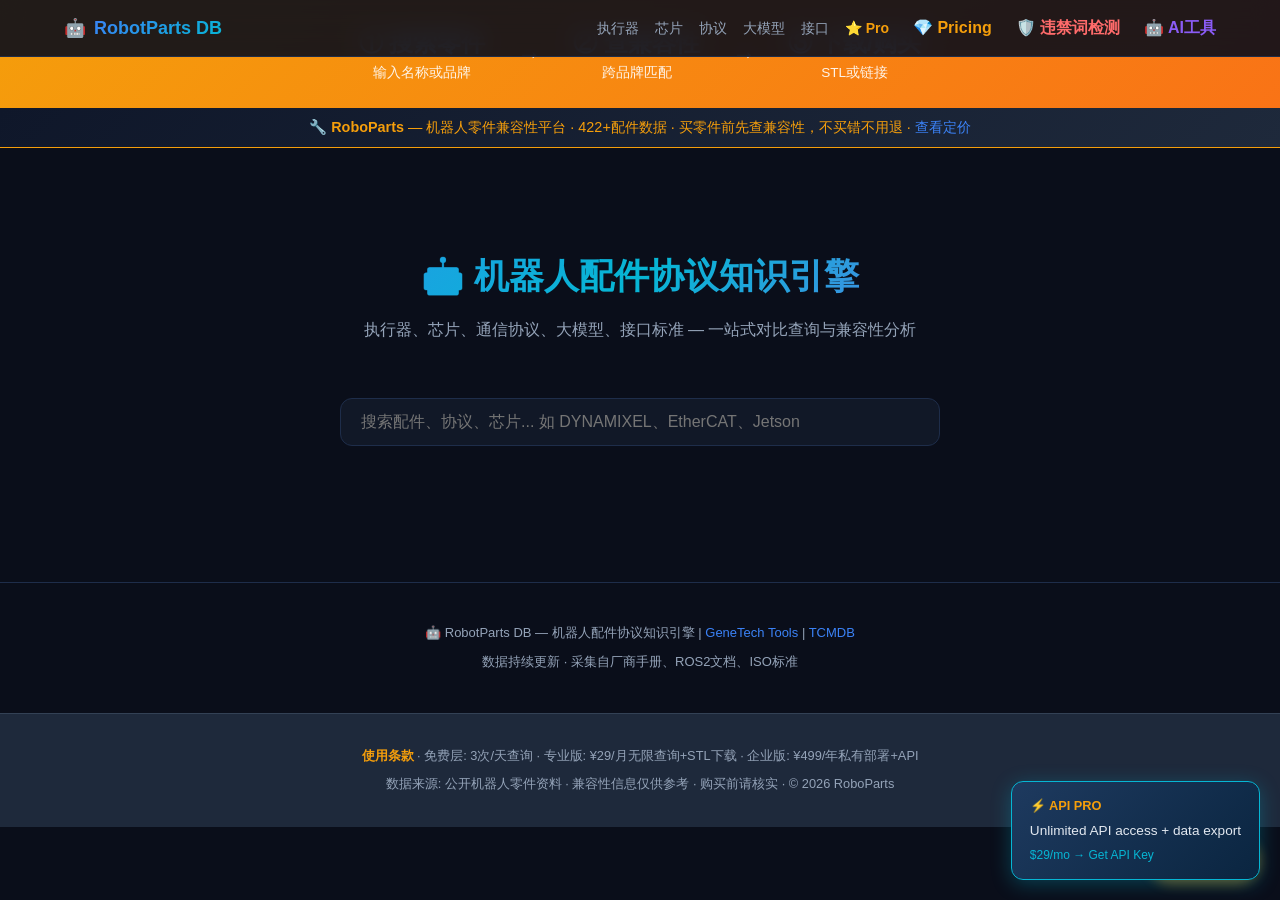
==== commit 68a80a62: "feat: add 3-step guide + usage terms (inspired by awesome-selfhosted)" ====
--- a/robot-parts/website/index.html
+++ b/robot-parts/website/index.html
@@ -96,6 +96,25 @@
 </style>
 </head>
 <body>
+<div style="background:linear-gradient(135deg,#f59e0b,#f97316);color:#fff;padding:1.5rem;text-align:center;">
+  <div style="max-width:900px;margin:0 auto;display:flex;justify-content:center;gap:2rem;flex-wrap:wrap;">
+    <div style="text-align:center;">
+      <div style="font-size:1.5rem;font-weight:bold;">① 搜索零件</div>
+      <div style="font-size:0.85rem;opacity:0.9;">输入名称或品牌</div>
+    </div>
+    <div style="font-size:1.5rem;align-self:center;">→</div>
+    <div style="text-align:center;">
+      <div style="font-size:1.5rem;font-weight:bold;">② 查兼容性</div>
+      <div style="font-size:0.85rem;opacity:0.9;">跨品牌匹配</div>
+    </div>
+    <div style="font-size:1.5rem;align-self:center;">→</div>
+    <div style="text-align:center;">
+      <div style="font-size:1.5rem;font-weight:bold;">③ 下载/购买</div>
+      <div style="font-size:0.85rem;opacity:0.9;">STL或链接</div>
+    </div>
+  </div>
+</div>
+
 <div style="background:linear-gradient(135deg,#0f172a,#1e293b);color:#f59e0b;text-align:center;padding:0.5rem;font-size:0.9rem;border-bottom:1px solid #f59e0b;">
 🔧 <strong>RoboParts</strong> — 机器人零件兼容性平台 · 422+配件数据 · 买零件前先查兼容性，不买错不用退 · <a href="#pricing" style="color:#3b82f6;">查看定价</a>
 </div>
@@ -356,5 +375,11 @@
 </div>
 
 <script src="/anti-scrape.js"></script>
+
+<div style="background:#1e293b;color:#94a3b8;padding:2rem;text-align:center;font-size:0.8rem;border-top:1px solid #334155;">
+  <p><strong style="color:#f59e0b;">使用条款</strong> · 免费层: 3次/天查询 · 专业版: ¥29/月无限查询+STL下载 · 企业版: ¥499/年私有部署+API</p>
+  <p style="margin-top:0.5rem;">数据来源: 公开机器人零件资料 · 兼容性信息仅供参考 · 购买前请核实 · © 2026 RoboParts</p>
+</div>
+
 </body>
 </html>
